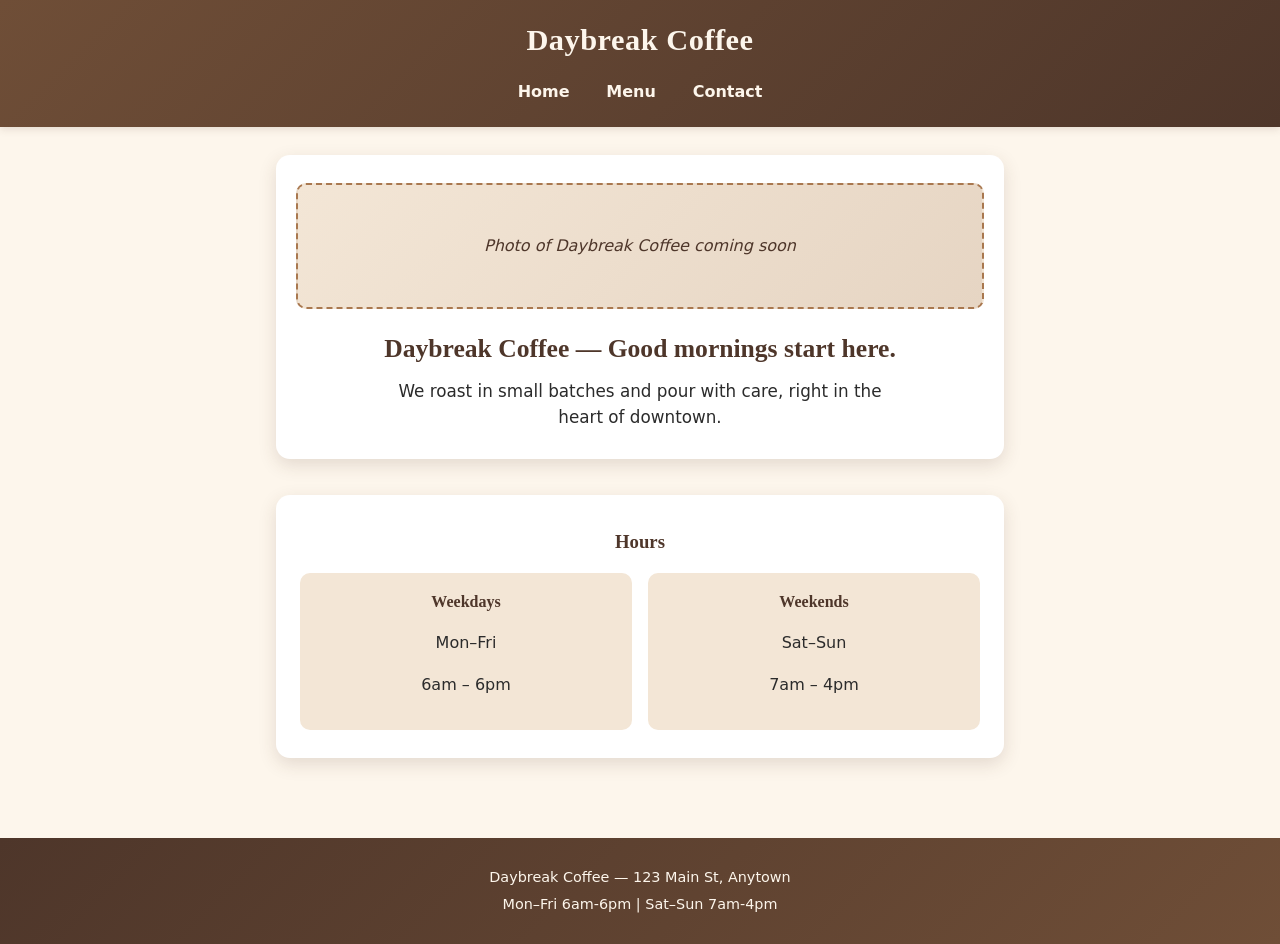
==== index.html @ a8644fb1 "Agent: update index.html" ====
<!DOCTYPE html>
<html lang="en">
<head>
  <meta charset="UTF-8">
  <meta name="viewport" content="width=device-width, initial-scale=1.0">
  <title>Daybreak Coffee — Good Mornings Start Here</title>
  <link rel="stylesheet" href="styles.css">
</head>
<body>
  <header>
    <div class="site-title">
      <h1>Daybreak Coffee</h1>
    </div>
    <nav>
      <a href="index.html">Home</a>
      <a href="menu.html">Menu</a>
      <a href="contact.html">Contact</a>
    </nav>
  </header>

  <main>
    <section class="banner">
      <div class="banner-placeholder">
        <span>Photo of Daybreak Coffee coming soon</span>
      </div>
      <h2>Daybreak Coffee — Good mornings start here.</h2>
      <p class="blurb">We roast in small batches and pour with care, right in the heart of downtown.</p>
    </section>

    <section class="hours">
      <h3>Hours</h3>
      <div class="hours-grid">
        <div class="hours-card">
          <h4>Weekdays</h4>
          <p>Mon–Fri</p>
          <p>6am – 6pm</p>
        </div>
        <div class="hours-card">
          <h4>Weekends</h4>
          <p>Sat–Sun</p>
          <p>7am – 4pm</p>
        </div>
      </div>
    </section>
  </main>

  <footer>
    <p>Daybreak Coffee — 123 Main St, Anytown</p>
    <p>Mon–Fri 6am-6pm | Sat–Sun 7am-4pm</p>
  </footer>
</body>
</html>
---- styles.css ----
/* Daybreak Coffee - shared styles (modernized) */

:root {
  --brown: #6F4E37;
  --brown-dark: #4E362A;
  --brown-light: #A9784F;
  --cream: #FDF6EC;
  --cream-soft: #F3E6D6;
  --charcoal: #2b2b2b;
  --shadow: rgba(79, 54, 38, 0.15);
}

* {
  box-sizing: border-box;
}

body {
  margin: 0;
  background-color: var(--cream);
  color: var(--charcoal);
  font-family: 'Segoe UI', system-ui, Helvetica, Arial, sans-serif;
  line-height: 1.6;
}

h1, h2, h3 {
  font-family: Georgia, 'Iowan Old Style', 'Times New Roman', serif;
  color: var(--brown-dark);
  margin: 0.4em 0;
}

a {
  color: inherit;
}

/* Header / Nav */
header {
  background: linear-gradient(135deg, var(--brown), var(--brown-dark));
  color: var(--cream);
  padding: 1rem;
  text-align: center;
  position: sticky;
  top: 0;
  z-index: 10;
  box-shadow: 0 2px 8px var(--shadow);
}

header .site-title h1 {
  color: var(--cream);
  margin: 0 0 0.5rem 0;
  font-size: 1.9rem;
  letter-spacing: 0.5px;
}

nav {
  display: flex;
  justify-content: center;
  gap: 0.5rem;
  flex-wrap: wrap;
}

nav a {
  color: var(--cream);
  text-decoration: none;
  font-weight: bold;
  padding: 0.4rem 0.9rem;
  border-radius: 999px;
  transition: background-color 0.2s ease, transform 0.2s ease;
}

nav a:hover,
nav a:focus {
  background-color: rgba(253, 246, 236, 0.18);
  transform: translateY(-1px);
}

main {
  max-width: 760px;
  margin: 0 auto;
  padding: 1.75rem 1rem 2.5rem;
}

/* Hero / Banner */
.banner {
  text-align: center;
  margin-bottom: 2.25rem;
  background-color: #fff;
  border-radius: 14px;
  padding: 1.75rem 1.25rem;
  box-shadow: 0 6px 18px var(--shadow);
}

.banner-placeholder {
  background: linear-gradient(135deg, var(--cream-soft), #e6d5c3);
  border: 2px dashed var(--brown-light);
  border-radius: 10px;
  color: var(--brown-dark);
  padding: 3rem 1rem;
  margin-bottom: 1.25rem;
  font-style: italic;
}

.banner h2 {
  font-size: 1.6rem;
  margin-bottom: 0.5rem;
}

.blurb {
  font-size: 1.05rem;
  color: var(--charcoal);
  max-width: 520px;
  margin: 0 auto;
}

/* Hours */
.hours {
  background-color: #fff;
  border-radius: 14px;
  padding: 1.5rem 1.5rem 1.75rem;
  box-shadow: 0 6px 18px var(--shadow);
}

.hours h3 {
  text-align: center;
  margin-bottom: 1rem;
}

.hours-grid {
  display: grid;
  grid-template-columns: 1fr 1fr;
  gap: 1rem;
}

@media (max-width: 480px) {
  .hours-grid {
    grid-template-columns: 1fr;
  }
}

.hours-card {
  background-color: var(--cream-soft);
  border-radius: 10px;
  padding: 1rem;
  text-align: center;
}

.hours-card h4 {
  margin: 0 0 0.35rem 0;
  color: var(--brown-dark);
  font-family: Georgia, serif;
}

.hours ul {
  list-style: none;
  padding: 0;
  margin: 0.5rem 0 0 0;
}

.hours li {
  padding: 0.25rem 0;
}

/* Generic section card (for menu/contact pages) */
.card {
  background-color: #fff;
  border-radius: 14px;
  padding: 1.5rem;
  box-shadow: 0 6px 18px var(--shadow);
  margin-bottom: 1.5rem;
}

/* Footer */
footer {
  background: linear-gradient(135deg, var(--brown-dark), var(--brown));
  color: var(--cream);
  text-align: center;
  padding: 1.5rem 1rem;
  margin-top: 2.5rem;
  font-size: 0.9rem;
}

footer p {
  margin: 0.25rem 0;
}
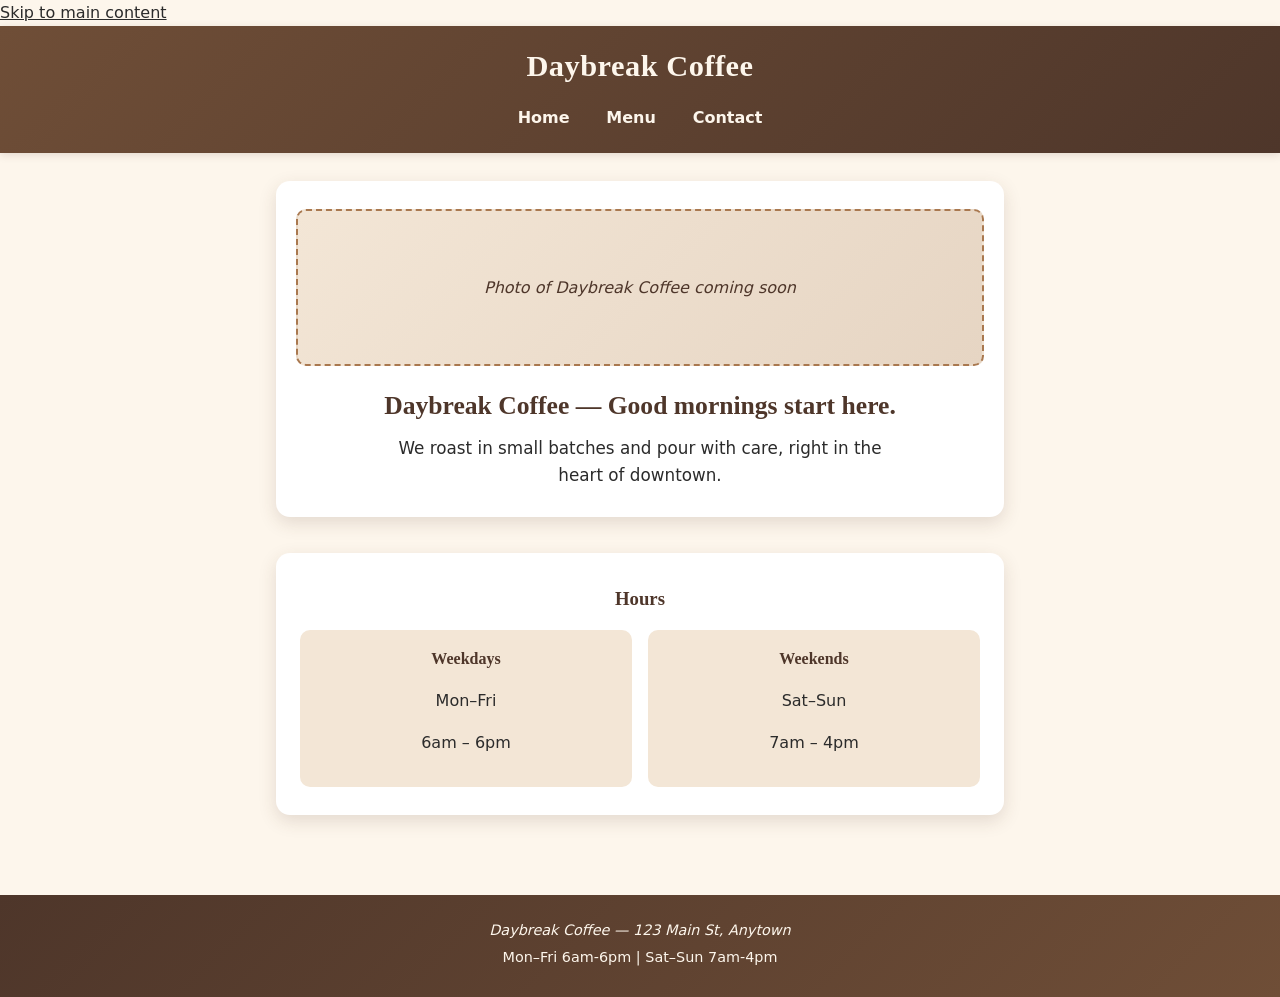
==== commit 14f72d42: "Agent: update index.html" ====
--- a/index.html
+++ b/index.html
@@ -7,28 +7,30 @@
   <link rel="stylesheet" href="styles.css">
 </head>
 <body>
+  <a class="skip-link" href="#main-content">Skip to main content</a>
+
   <header>
     <div class="site-title">
       <h1>Daybreak Coffee</h1>
     </div>
-    <nav>
-      <a href="index.html">Home</a>
+    <nav aria-label="Main navigation">
+      <a href="index.html" aria-current="page">Home</a>
       <a href="menu.html">Menu</a>
       <a href="contact.html">Contact</a>
     </nav>
   </header>
 
-  <main>
+  <main id="main-content">
     <section class="banner">
-      <div class="banner-placeholder">
-        <span>Photo of Daybreak Coffee coming soon</span>
+      <div class="banner-placeholder" role="img" aria-label="Photo of Daybreak Coffee coming soon">
+        <p>Photo of Daybreak Coffee coming soon</p>
       </div>
       <h2>Daybreak Coffee — Good mornings start here.</h2>
       <p class="blurb">We roast in small batches and pour with care, right in the heart of downtown.</p>
     </section>
 
-    <section class="hours">
-      <h3>Hours</h3>
+    <section class="hours" aria-labelledby="hours-heading">
+      <h3 id="hours-heading">Hours</h3>
       <div class="hours-grid">
         <div class="hours-card">
           <h4>Weekdays</h4>
@@ -45,7 +47,7 @@
   </main>
 
   <footer>
-    <p>Daybreak Coffee — 123 Main St, Anytown</p>
+    <address>Daybreak Coffee — 123 Main St, Anytown</address>
     <p>Mon–Fri 6am-6pm | Sat–Sun 7am-4pm</p>
   </footer>
 </body>
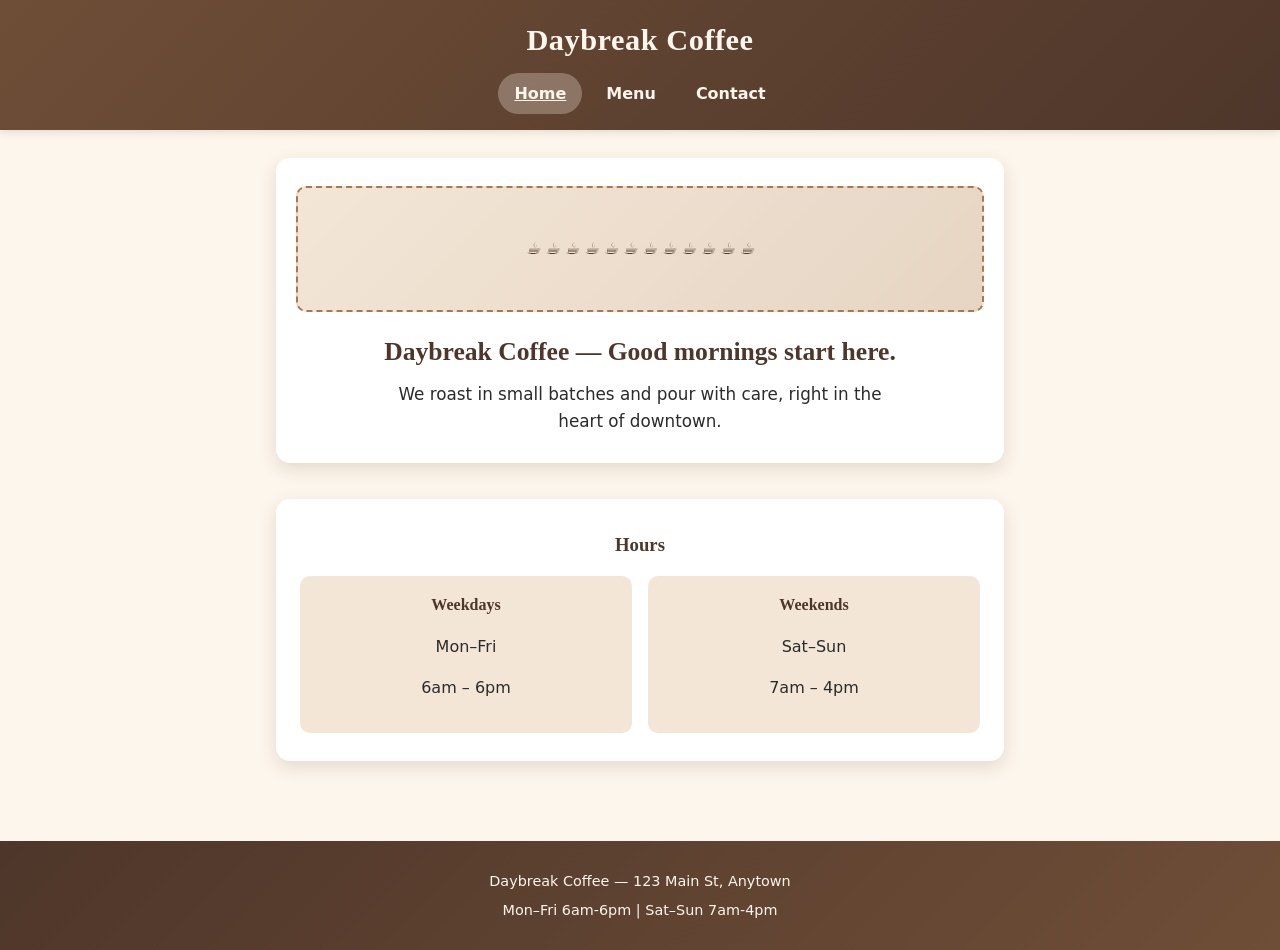
==== commit 9218fd1f: "Agent: update index.html" ====
--- a/index.html
+++ b/index.html
@@ -22,8 +22,19 @@
 
   <main id="main-content">
     <section class="banner">
-      <div class="banner-placeholder" role="img" aria-label="Photo of Daybreak Coffee coming soon">
-        <p>Photo of Daybreak Coffee coming soon</p>
+      <div class="banner-placeholder coffee-rain" role="img" aria-label="Animated illustration of coffee cups gently falling over a warm gradient background">
+        <span class="cup" aria-hidden="true">☕</span>
+        <span class="cup" aria-hidden="true">☕</span>
+        <span class="cup" aria-hidden="true">☕</span>
+        <span class="cup" aria-hidden="true">☕</span>
+        <span class="cup" aria-hidden="true">☕</span>
+        <span class="cup" aria-hidden="true">☕</span>
+        <span class="cup" aria-hidden="true">☕</span>
+        <span class="cup" aria-hidden="true">☕</span>
+        <span class="cup" aria-hidden="true">☕</span>
+        <span class="cup" aria-hidden="true">☕</span>
+        <span class="cup" aria-hidden="true">☕</span>
+        <span class="cup" aria-hidden="true">☕</span>
       </div>
       <h2>Daybreak Coffee — Good mornings start here.</h2>
       <p class="blurb">We roast in small batches and pour with care, right in the heart of downtown.</p>
--- a/styles.css
+++ b/styles.css
@@ -1,4 +1,5 @@
-/* Daybreak Coffee - shared styles (modernized) */
+/* Daybreak Coffee - shared styles */
+/* Palette follows the style guide: warm brown, cream background, charcoal text */
 
 :root {
   --brown: #6F4E37;
@@ -22,7 +23,7 @@
   line-height: 1.6;
 }
 
-h1, h2, h3 {
+h1, h2, h3, h4 {
   font-family: Georgia, 'Iowan Old Style', 'Times New Roman', serif;
   color: var(--brown-dark);
   margin: 0.4em 0;
@@ -30,6 +31,41 @@
 
 a {
   color: inherit;
+}
+
+/* Accessibility helpers */
+.visually-hidden {
+  position: absolute;
+  width: 1px;
+  height: 1px;
+  overflow: hidden;
+  clip: rect(0 0 0 0);
+  white-space: nowrap;
+}
+
+.skip-link {
+  position: absolute;
+  left: -999px;
+  top: 0;
+  background-color: var(--cream);
+  color: var(--brown-dark);
+  padding: 0.6rem 1rem;
+  font-weight: bold;
+  z-index: 100;
+  border-radius: 0 0 6px 0;
+}
+
+.skip-link:focus {
+  left: 0;
+}
+
+a:focus-visible,
+button:focus-visible,
+input:focus-visible,
+textarea:focus-visible {
+  outline: 3px solid var(--brown-dark);
+  outline-offset: 2px;
+  border-radius: 4px;
 }
 
 /* Header / Nav */
@@ -62,15 +98,24 @@
   color: var(--cream);
   text-decoration: none;
   font-weight: bold;
-  padding: 0.4rem 0.9rem;
+  padding: 0.5rem 1rem;
   border-radius: 999px;
   transition: background-color 0.2s ease, transform 0.2s ease;
 }
 
-nav a:hover,
-nav a:focus {
+nav a:hover {
   background-color: rgba(253, 246, 236, 0.18);
   transform: translateY(-1px);
+}
+
+nav a:focus-visible {
+  outline: 3px solid var(--cream);
+  outline-offset: 2px;
+}
+
+nav a[aria-current="page"] {
+  background-color: rgba(253, 246, 236, 0.28);
+  text-decoration: underline;
 }
 
 main {
@@ -97,6 +142,10 @@
   padding: 3rem 1rem;
   margin-bottom: 1.25rem;
   font-style: italic;
+}
+
+.banner-placeholder p {
+  margin: 0;
 }
 
 .banner h2 {
@@ -147,16 +196,6 @@
   margin: 0 0 0.35rem 0;
   color: var(--brown-dark);
   font-family: Georgia, serif;
-}
-
-.hours ul {
-  list-style: none;
-  padding: 0;
-  margin: 0.5rem 0 0 0;
-}
-
-.hours li {
-  padding: 0.25rem 0;
 }
 
 /* Generic section card (for menu/contact pages) */
@@ -168,6 +207,97 @@
   margin-bottom: 1.5rem;
 }
 
+/* Tables (menu) */
+table {
+  width: 100%;
+  border-collapse: collapse;
+  margin-top: 0.75rem;
+}
+
+th, td {
+  text-align: left;
+  padding: 0.65rem 0.5rem;
+  border-bottom: 1px solid var(--cream-soft);
+}
+
+th {
+  color: var(--brown-dark);
+  font-family: Georgia, serif;
+}
+
+tbody tr:nth-child(even) {
+  background-color: var(--cream-soft);
+}
+
+/* Address / contact details */
+address {
+  font-style: normal;
+  line-height: 1.8;
+}
+
+/* Map placeholder (contact page) */
+.map-placeholder {
+  background: linear-gradient(135deg, var(--cream-soft), #e6d5c3);
+  border: 2px dashed var(--brown-light);
+  border-radius: 10px;
+  padding: 3rem 1rem;
+  text-align: center;
+  color: var(--brown-dark);
+  font-style: italic;
+}
+
+.map-placeholder p {
+  margin: 0;
+}
+
+/* Forms (contact page) */
+.form-group {
+  margin-bottom: 1.1rem;
+  display: flex;
+  flex-direction: column;
+}
+
+label {
+  font-weight: bold;
+  margin-bottom: 0.35rem;
+  color: var(--brown-dark);
+}
+
+input,
+textarea {
+  padding: 0.6rem;
+  border: 1px solid var(--brown-light);
+  border-radius: 6px;
+  font-family: inherit;
+  font-size: 1rem;
+  color: var(--charcoal);
+  background-color: var(--cream);
+}
+
+input:focus,
+textarea:focus {
+  outline: 3px solid var(--brown-dark);
+  outline-offset: 1px;
+  border-color: var(--brown-dark);
+}
+
+button {
+  background-color: var(--brown);
+  color: var(--cream);
+  border: none;
+  padding: 0.7rem 1.4rem;
+  border-radius: 6px;
+  font-weight: bold;
+  font-size: 1rem;
+  cursor: pointer;
+  align-self: flex-start;
+}
+
+button:hover,
+button:focus-visible {
+  background-color: var(--brown-dark);
+}
+
 /* Footer */
 footer {
   background: linear-gradient(135deg, var(--brown-dark), var(--brown));
@@ -178,6 +308,12 @@
   font-size: 0.9rem;
 }
 
-footer p {
+footer p,
+footer address {
   margin: 0.25rem 0;
 }
+
+footer a {
+  color: var(--cream);
+  text-decoration: underline;
+}
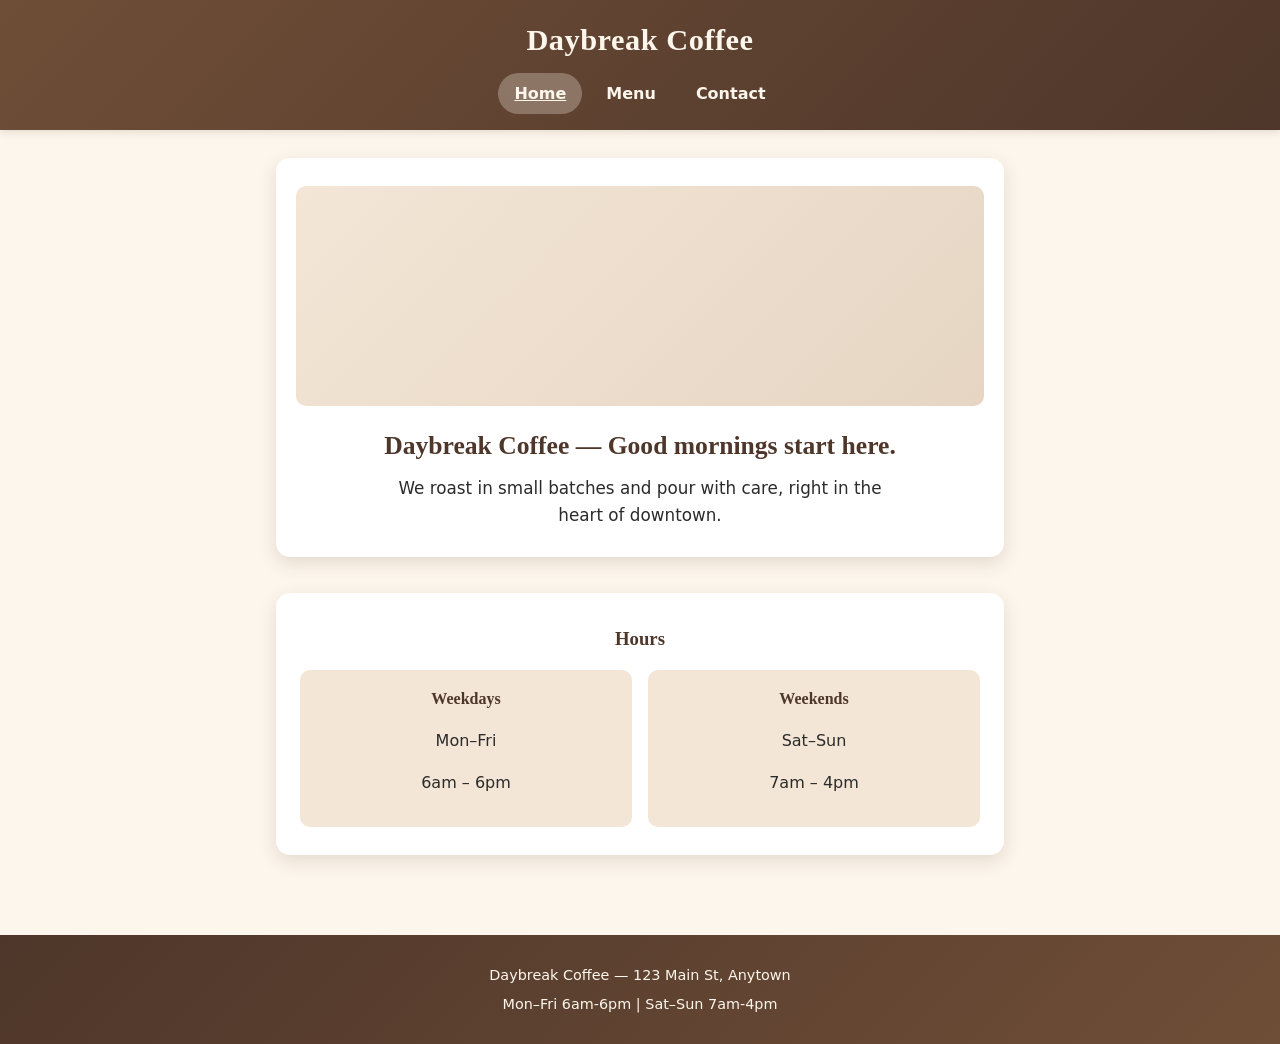
==== commit 7af5722d: "Agent: update index.html" ====
--- a/index.html
+++ b/index.html
@@ -23,18 +23,22 @@
   <main id="main-content">
     <section class="banner">
       <div class="banner-placeholder coffee-rain" role="img" aria-label="Animated illustration of coffee cups gently falling over a warm gradient background">
-        <span class="cup" aria-hidden="true">☕</span>
-        <span class="cup" aria-hidden="true">☕</span>
-        <span class="cup" aria-hidden="true">☕</span>
-        <span class="cup" aria-hidden="true">☕</span>
-        <span class="cup" aria-hidden="true">☕</span>
-        <span class="cup" aria-hidden="true">☕</span>
-        <span class="cup" aria-hidden="true">☕</span>
-        <span class="cup" aria-hidden="true">☕</span>
-        <span class="cup" aria-hidden="true">☕</span>
-        <span class="cup" aria-hidden="true">☕</span>
-        <span class="cup" aria-hidden="true">☕</span>
-        <span class="cup" aria-hidden="true">☕</span>
+        <!-- Cups are generated by script.js for a randomized falling effect.
+             The block below is a static fallback for visitors without JavaScript. -->
+        <noscript>
+          <span class="cup" aria-hidden="true">☕</span>
+          <span class="cup" aria-hidden="true">☕</span>
+          <span class="cup" aria-hidden="true">☕</span>
+          <span class="cup" aria-hidden="true">☕</span>
+          <span class="cup" aria-hidden="true">☕</span>
+          <span class="cup" aria-hidden="true">☕</span>
+          <span class="cup" aria-hidden="true">☕</span>
+          <span class="cup" aria-hidden="true">☕</span>
+          <span class="cup" aria-hidden="true">☕</span>
+          <span class="cup" aria-hidden="true">☕</span>
+          <span class="cup" aria-hidden="true">☕</span>
+          <span class="cup" aria-hidden="true">☕</span>
+        </noscript>
       </div>
       <h2>Daybreak Coffee — Good mornings start here.</h2>
       <p class="blurb">We roast in small batches and pour with care, right in the heart of downtown.</p>
@@ -61,5 +65,7 @@
     <address>Daybreak Coffee — 123 Main St, Anytown</address>
     <p>Mon–Fri 6am-6pm | Sat–Sun 7am-4pm</p>
   </footer>
+
+  <script src="script.js" defer></script>
 </body>
 </html>
--- a/styles.css
+++ b/styles.css
@@ -136,16 +136,71 @@
 
 .banner-placeholder {
   background: linear-gradient(135deg, var(--cream-soft), #e6d5c3);
-  border: 2px dashed var(--brown-light);
   border-radius: 10px;
   color: var(--brown-dark);
-  padding: 3rem 1rem;
+  padding: 1rem;
   margin-bottom: 1.25rem;
-  font-style: italic;
 }
 
 .banner-placeholder p {
   margin: 0;
+}
+
+/* Animated coffee rain (pure CSS, no JavaScript required) */
+.coffee-rain {
+  position: relative;
+  overflow: hidden;
+  min-height: 220px;
+}
+
+.coffee-rain .cup {
+  position: absolute;
+  top: -15%;
+  font-size: 1.9rem;
+  line-height: 1;
+  opacity: 0;
+  animation-name: cup-fall;
+  animation-timing-function: linear;
+  animation-iteration-count: infinite;
+  will-change: transform, opacity;
+}
+
+@keyframes cup-fall {
+  0% {
+    transform: translateY(-30px) rotate(0deg);
+    opacity: 0;
+  }
+  8% {
+    opacity: 0.9;
+  }
+  92% {
+    opacity: 0.9;
+  }
+  100% {
+    transform: translateY(230px) rotate(20deg);
+    opacity: 0;
+  }
+}
+
+.coffee-rain .cup:nth-child(1) { left: 4%;  animation-duration: 7.2s; animation-delay: 0s; }
+.coffee-rain .cup:nth-child(2) { left: 12%; animation-duration: 6.4s; animation-delay: 1.1s; }
+.coffee-rain .cup:nth-child(3) { left: 20%; animation-duration: 8s;   animation-delay: 2.3s; }
+.coffee-rain .cup:nth-child(4) { left: 28%; animation-duration: 6.8s; animation-delay: 0.6s; }
+.coffee-rain .cup:nth-child(5) { left: 37%; animation-duration: 7.6s; animation-delay: 1.8s; }
+.coffee-rain .cup:nth-child(6) { left: 46%; animation-duration: 6.2s; animation-delay: 3s; }
+.coffee-rain .cup:nth-child(7) { left: 55%; animation-duration: 7.9s; animation-delay: 0.9s; }
+.coffee-rain .cup:nth-child(8) { left: 64%; animation-duration: 6.6s; animation-delay: 2.6s; }
+.coffee-rain .cup:nth-child(9) { left: 73%; animation-duration: 7.3s; animation-delay: 1.4s; }
+.coffee-rain .cup:nth-child(10) { left: 82%; animation-duration: 6.9s; animation-delay: 3.4s; }
+.coffee-rain .cup:nth-child(11) { left: 90%; animation-duration: 7.5s; animation-delay: 0.3s; }
+.coffee-rain .cup:nth-child(12) { left: 96%; animation-duration: 6.5s; animation-delay: 2s; }
+
+@media (prefers-reduced-motion: reduce) {
+  .coffee-rain .cup {
+    animation: none;
+    opacity: 0.6;
+    top: 40%;
+  }
 }
 
 .banner h2 {
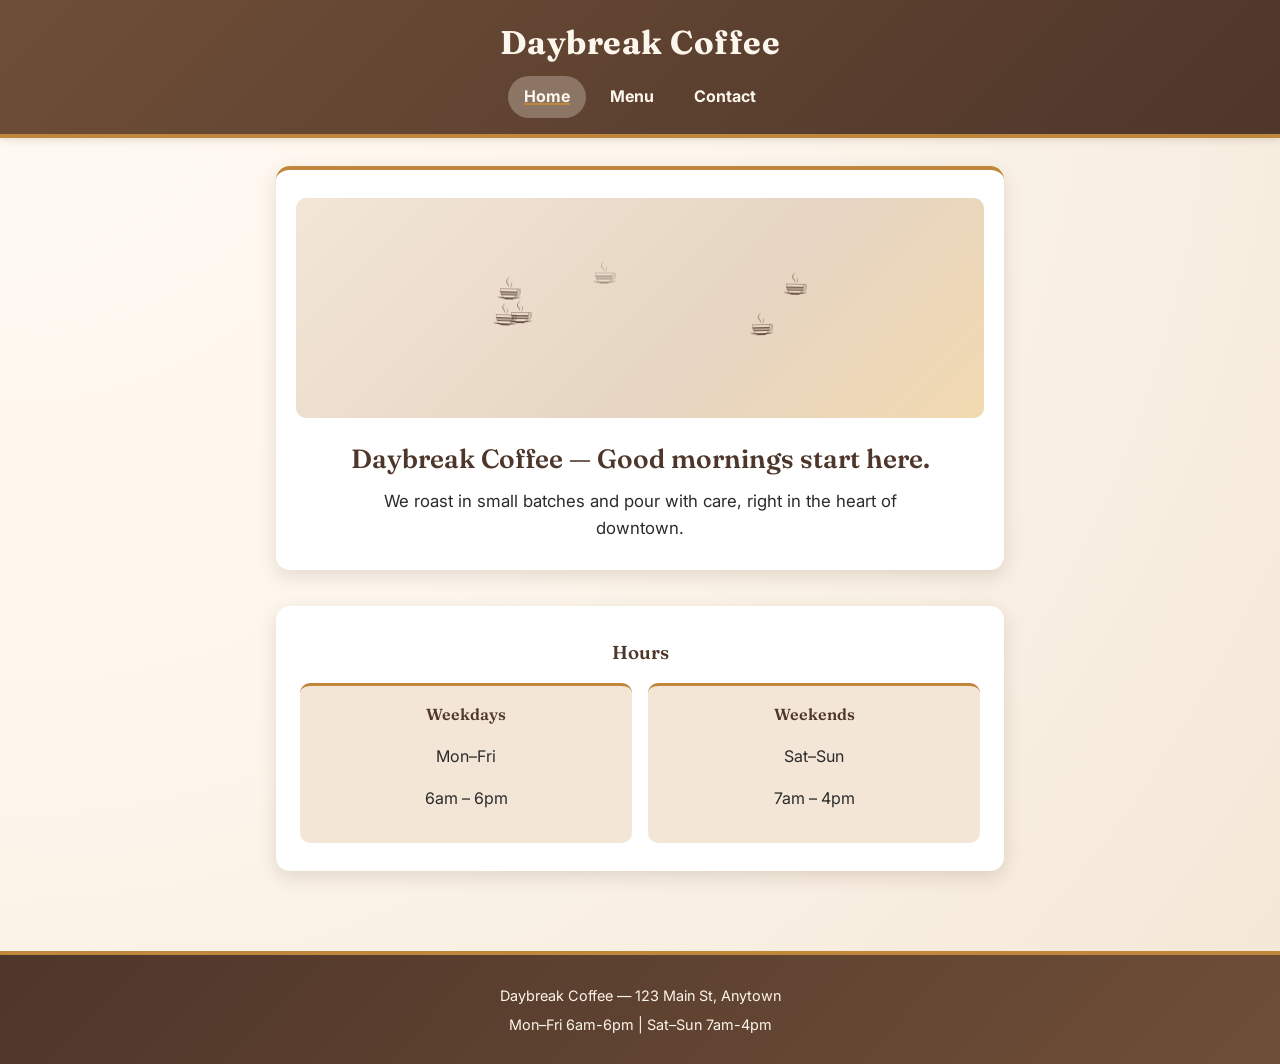
==== commit d63f5088: "Agent: update index.html" ====
--- a/index.html
+++ b/index.html
@@ -20,7 +20,7 @@
     </nav>
   </header>
 
-  <main id="main-content">
+  <main id="main-content" tabindex="-1">
     <section class="banner">
       <div class="banner-placeholder coffee-rain" role="img" aria-label="Animated illustration of coffee cups gently falling over a warm gradient background">
         <!-- Cups are generated by script.js for a randomized falling effect.
--- a/styles.css
+++ b/styles.css
@@ -1,5 +1,8 @@
 /* Daybreak Coffee - shared styles */
-/* Palette follows the style guide: warm brown, cream background, charcoal text */
+/* Palette follows the style guide: warm brown, cream background, charcoal text,
+   with a warm gold accent added for visual highlights/pop. */
+
+@import url('https://fonts.googleapis.com/css2?family=Fraunces:opsz,wght@9..144,400;9..144,600;9..144,700&family=Inter:wght@400;500;600;700&family=Caveat:wght@600;700&display=swap');
 
 :root {
   --brown: #6F4E37;
@@ -8,7 +11,11 @@
   --cream: #FDF6EC;
   --cream-soft: #F3E6D6;
   --charcoal: #2b2b2b;
+  --accent: #C0863C;
+  --accent-dark: #9C6B2C;
   --shadow: rgba(79, 54, 38, 0.15);
+  --shadow-strong: rgba(79, 54, 38, 0.25);
+  --chalk-font: 'Caveat', 'Fraunces', Georgia, cursive, serif;
 }
 
 * {
@@ -17,14 +24,15 @@
 
 body {
   margin: 0;
-  background-color: var(--cream);
+  background: radial-gradient(circle at top left, #fffaf3 0%, var(--cream) 45%, var(--cream-soft) 100%);
   color: var(--charcoal);
-  font-family: 'Segoe UI', system-ui, Helvetica, Arial, sans-serif;
+  font-family: 'Inter', 'Segoe UI', system-ui, Helvetica, Arial, sans-serif;
   line-height: 1.6;
 }
 
 h1, h2, h3, h4 {
-  font-family: Georgia, 'Iowan Old Style', 'Times New Roman', serif;
+  font-family: 'Fraunces', Georgia, 'Iowan Old Style', 'Times New Roman', serif;
+  font-weight: 600;
   color: var(--brown-dark);
   margin: 0.4em 0;
 }
@@ -78,12 +86,14 @@
   top: 0;
   z-index: 10;
   box-shadow: 0 2px 8px var(--shadow);
+  border-bottom: 4px solid var(--accent);
 }
 
 header .site-title h1 {
   color: var(--cream);
   margin: 0 0 0.5rem 0;
-  font-size: 1.9rem;
+  font-size: 2.05rem;
+  font-weight: 700;
   letter-spacing: 0.5px;
 }
 
@@ -116,6 +126,8 @@
 nav a[aria-current="page"] {
   background-color: rgba(253, 246, 236, 0.28);
   text-decoration: underline;
+  text-decoration-color: var(--accent);
+  text-decoration-thickness: 2px;
 }
 
 main {
@@ -124,18 +136,27 @@
   padding: 1.75rem 1rem 2.5rem;
 }
 
+/* Page-level section headings get a warm underline accent for visual hierarchy */
+main > h2 {
+  display: inline-block;
+  border-bottom: 3px solid var(--accent);
+  padding-bottom: 0.25rem;
+  margin-bottom: 1.25rem;
+}
+
 /* Hero / Banner */
 .banner {
   text-align: center;
   margin-bottom: 2.25rem;
   background-color: #fff;
   border-radius: 14px;
+  border-top: 4px solid var(--accent);
   padding: 1.75rem 1.25rem;
   box-shadow: 0 6px 18px var(--shadow);
 }
 
 .banner-placeholder {
-  background: linear-gradient(135deg, var(--cream-soft), #e6d5c3);
+  background: linear-gradient(135deg, var(--cream-soft), #e6d5c3 60%, #f1d9b0 100%);
   border-radius: 10px;
   color: var(--brown-dark);
   padding: 1rem;
@@ -146,7 +167,14 @@
   margin: 0;
 }
 
-/* Animated coffee rain (pure CSS, no JavaScript required) */
+/* Animated coffee rain
+   The falling motion, fade in/out, and rotation of each cup are now
+   computed and applied frame-by-frame by script.js (via
+   requestAnimationFrame and inline transform/opacity styles), rather
+   than CSS @keyframes. This CSS only sets up the container and the
+   base look of a cup, plus a static, evenly-spaced arrangement used
+   as a fallback when JavaScript is unavailable (see the <noscript>
+   block in index.html). */
 .coffee-rain {
   position: relative;
   overflow: hidden;
@@ -155,56 +183,33 @@
 
 .coffee-rain .cup {
   position: absolute;
-  top: -15%;
+  top: 35%;
   font-size: 1.9rem;
   line-height: 1;
-  opacity: 0;
-  animation-name: cup-fall;
-  animation-timing-function: linear;
-  animation-iteration-count: infinite;
+  opacity: 0.6;
+  transform: none;
   will-change: transform, opacity;
 }
 
-@keyframes cup-fall {
-  0% {
-    transform: translateY(-30px) rotate(0deg);
-    opacity: 0;
-  }
-  8% {
-    opacity: 0.9;
-  }
-  92% {
-    opacity: 0.9;
-  }
-  100% {
-    transform: translateY(230px) rotate(20deg);
-    opacity: 0;
-  }
-}
-
-.coffee-rain .cup:nth-child(1) { left: 4%;  animation-duration: 7.2s; animation-delay: 0s; }
-.coffee-rain .cup:nth-child(2) { left: 12%; animation-duration: 6.4s; animation-delay: 1.1s; }
-.coffee-rain .cup:nth-child(3) { left: 20%; animation-duration: 8s;   animation-delay: 2.3s; }
-.coffee-rain .cup:nth-child(4) { left: 28%; animation-duration: 6.8s; animation-delay: 0.6s; }
-.coffee-rain .cup:nth-child(5) { left: 37%; animation-duration: 7.6s; animation-delay: 1.8s; }
-.coffee-rain .cup:nth-child(6) { left: 46%; animation-duration: 6.2s; animation-delay: 3s; }
-.coffee-rain .cup:nth-child(7) { left: 55%; animation-duration: 7.9s; animation-delay: 0.9s; }
-.coffee-rain .cup:nth-child(8) { left: 64%; animation-duration: 6.6s; animation-delay: 2.6s; }
-.coffee-rain .cup:nth-child(9) { left: 73%; animation-duration: 7.3s; animation-delay: 1.4s; }
-.coffee-rain .cup:nth-child(10) { left: 82%; animation-duration: 6.9s; animation-delay: 3.4s; }
-.coffee-rain .cup:nth-child(11) { left: 90%; animation-duration: 7.5s; animation-delay: 0.3s; }
-.coffee-rain .cup:nth-child(12) { left: 96%; animation-duration: 6.5s; animation-delay: 2s; }
-
-@media (prefers-reduced-motion: reduce) {
-  .coffee-rain .cup {
-    animation: none;
-    opacity: 0.6;
-    top: 40%;
-  }
-}
+/* Static, evenly-spaced fallback positions for the no-JS/noscript cups.
+   When JavaScript runs, script.js sets inline left/top/transform/opacity
+   styles on these same elements, which take precedence over the rules
+   below. */
+.coffee-rain .cup:nth-child(1) { left: 4%; }
+.coffee-rain .cup:nth-child(2) { left: 12%; }
+.coffee-rain .cup:nth-child(3) { left: 20%; }
+.coffee-rain .cup:nth-child(4) { left: 28%; }
+.coffee-rain .cup:nth-child(5) { left: 36%; }
+.coffee-rain .cup:nth-child(6) { left: 44%; }
+.coffee-rain .cup:nth-child(7) { left: 52%; }
+.coffee-rain .cup:nth-child(8) { left: 60%; }
+.coffee-rain .cup:nth-child(9) { left: 68%; }
+.coffee-rain .cup:nth-child(10) { left: 76%; }
+.coffee-rain .cup:nth-child(11) { left: 84%; }
+.coffee-rain .cup:nth-child(12) { left: 92%; }
 
 .banner h2 {
-  font-size: 1.6rem;
+  font-size: 1.65rem;
   margin-bottom: 0.5rem;
 }
 
@@ -243,26 +248,39 @@
 .hours-card {
   background-color: var(--cream-soft);
   border-radius: 10px;
+  border-top: 3px solid var(--accent);
   padding: 1rem;
   text-align: center;
+  transition: transform 0.2s ease, box-shadow 0.2s ease;
+}
+
+.hours-card:hover {
+  transform: translateY(-3px);
+  box-shadow: 0 8px 18px var(--shadow);
 }
 
 .hours-card h4 {
   margin: 0 0 0.35rem 0;
   color: var(--brown-dark);
-  font-family: Georgia, serif;
-}
-
-/* Generic section card (for menu/contact pages) */
+  font-family: 'Fraunces', Georgia, serif;
+}
+
+/* Generic section card (for contact page) */
 .card {
   background-color: #fff;
   border-radius: 14px;
   padding: 1.5rem;
   box-shadow: 0 6px 18px var(--shadow);
   margin-bottom: 1.5rem;
-}
-
-/* Tables (menu) */
+  transition: transform 0.2s ease, box-shadow 0.2s ease;
+}
+
+.card:hover {
+  transform: translateY(-3px);
+  box-shadow: 0 10px 24px var(--shadow-strong);
+}
+
+/* Tables (kept for any future tabular data) */
 table {
   width: 100%;
   border-collapse: collapse;
@@ -277,11 +295,124 @@
 
 th {
   color: var(--brown-dark);
-  font-family: Georgia, serif;
+  font-family: 'Fraunces', Georgia, serif;
+}
+
+tbody tr {
+  transition: background-color 0.15s ease;
 }
 
 tbody tr:nth-child(even) {
   background-color: var(--cream-soft);
+}
+
+tbody tr:hover {
+  background-color: var(--cream-soft);
+}
+
+table td:last-child {
+  font-weight: 700;
+  color: var(--accent-dark);
+}
+
+/* Chalkboard menu (menu.html)
+   A dark, wood-framed "chalkboard" panel holds the menu sections. Item
+   names use a handwritten chalk-style font, and each price is shown in
+   a little hanging price-tag badge for a real coffee-shop feel. */
+.chalkboard {
+  background:
+    radial-gradient(circle at 18% 15%, rgba(255, 255, 255, 0.04), transparent 55%),
+    radial-gradient(circle at 82% 70%, rgba(255, 255, 255, 0.035), transparent 55%),
+    linear-gradient(135deg, #234a33, #17301f 70%);
+  border: 12px solid var(--brown-dark);
+  border-radius: 12px;
+  padding: 1.75rem 1.5rem 2rem;
+  box-shadow:
+    0 10px 26px var(--shadow-strong),
+    inset 0 0 45px rgba(0, 0, 0, 0.35);
+}
+
+.chalk-section {
+  margin-bottom: 2rem;
+}
+
+.chalk-section:last-child {
+  margin-bottom: 0;
+}
+
+.chalk-section h3 {
+  font-family: var(--chalk-font);
+  color: #fdf6ec;
+  text-align: center;
+  font-size: 2rem;
+  font-weight: 700;
+  letter-spacing: 0.5px;
+  text-shadow: 0 0 4px rgba(253, 246, 236, 0.35);
+  border-bottom: 2px dashed rgba(253, 246, 236, 0.4);
+  padding-bottom: 0.5rem;
+  margin: 0 0 0.9rem 0;
+}
+
+.menu-list {
+  list-style: none;
+  margin: 0;
+  padding: 0;
+}
+
+.menu-item {
+  display: flex;
+  align-items: center;
+  justify-content: space-between;
+  gap: 1rem;
+  padding: 0.65rem 0.25rem;
+  border-bottom: 1px dashed rgba(253, 246, 236, 0.28);
+}
+
+.menu-item:last-child {
+  border-bottom: none;
+}
+
+.item-name {
+  font-family: var(--chalk-font);
+  color: #fdf6ec;
+  font-size: 1.45rem;
+  line-height: 1.2;
+}
+
+/* The price tag itself: a tan placard with a pointed left edge and a
+   small punched "hole", styled to look like a little hanging tag. */
+.price-tag {
+  position: relative;
+  display: inline-flex;
+  align-items: center;
+  flex-shrink: 0;
+  background: linear-gradient(135deg, #f4e4c1, #e6cd9c);
+  color: var(--brown-dark);
+  font-family: 'Inter', 'Segoe UI', system-ui, sans-serif;
+  font-weight: 700;
+  font-size: 0.95rem;
+  padding: 0.45rem 0.9rem 0.45rem 1.3rem;
+  border-radius: 3px;
+  clip-path: polygon(10% 0, 100% 0, 100% 100%, 10% 100%, 0 50%);
+  box-shadow: 0 2px 5px rgba(0, 0, 0, 0.4);
+  transition: transform 0.2s ease, box-shadow 0.2s ease;
+}
+
+.price-tag::after {
+  content: "";
+  position: absolute;
+  left: 14px;
+  top: 50%;
+  width: 5px;
+  height: 5px;
+  background: var(--brown-dark);
+  border-radius: 50%;
+  transform: translateY(-50%);
+}
+
+.menu-item:hover .price-tag {
+  transform: translateY(-2px) rotate(-1.5deg);
+  box-shadow: 0 5px 10px rgba(0, 0, 0, 0.45);
 }
 
 /* Address / contact details */
@@ -346,11 +477,14 @@
   font-size: 1rem;
   cursor: pointer;
   align-self: flex-start;
+  transition: background-color 0.2s ease, box-shadow 0.2s ease, transform 0.2s ease;
 }
 
 button:hover,
 button:focus-visible {
   background-color: var(--brown-dark);
+  box-shadow: 0 4px 10px var(--shadow-strong);
+  transform: translateY(-1px);
 }
 
 /* Footer */
@@ -361,6 +495,7 @@
   padding: 1.5rem 1rem;
   margin-top: 2.5rem;
   font-size: 0.9rem;
+  border-top: 4px solid var(--accent);
 }
 
 footer p,
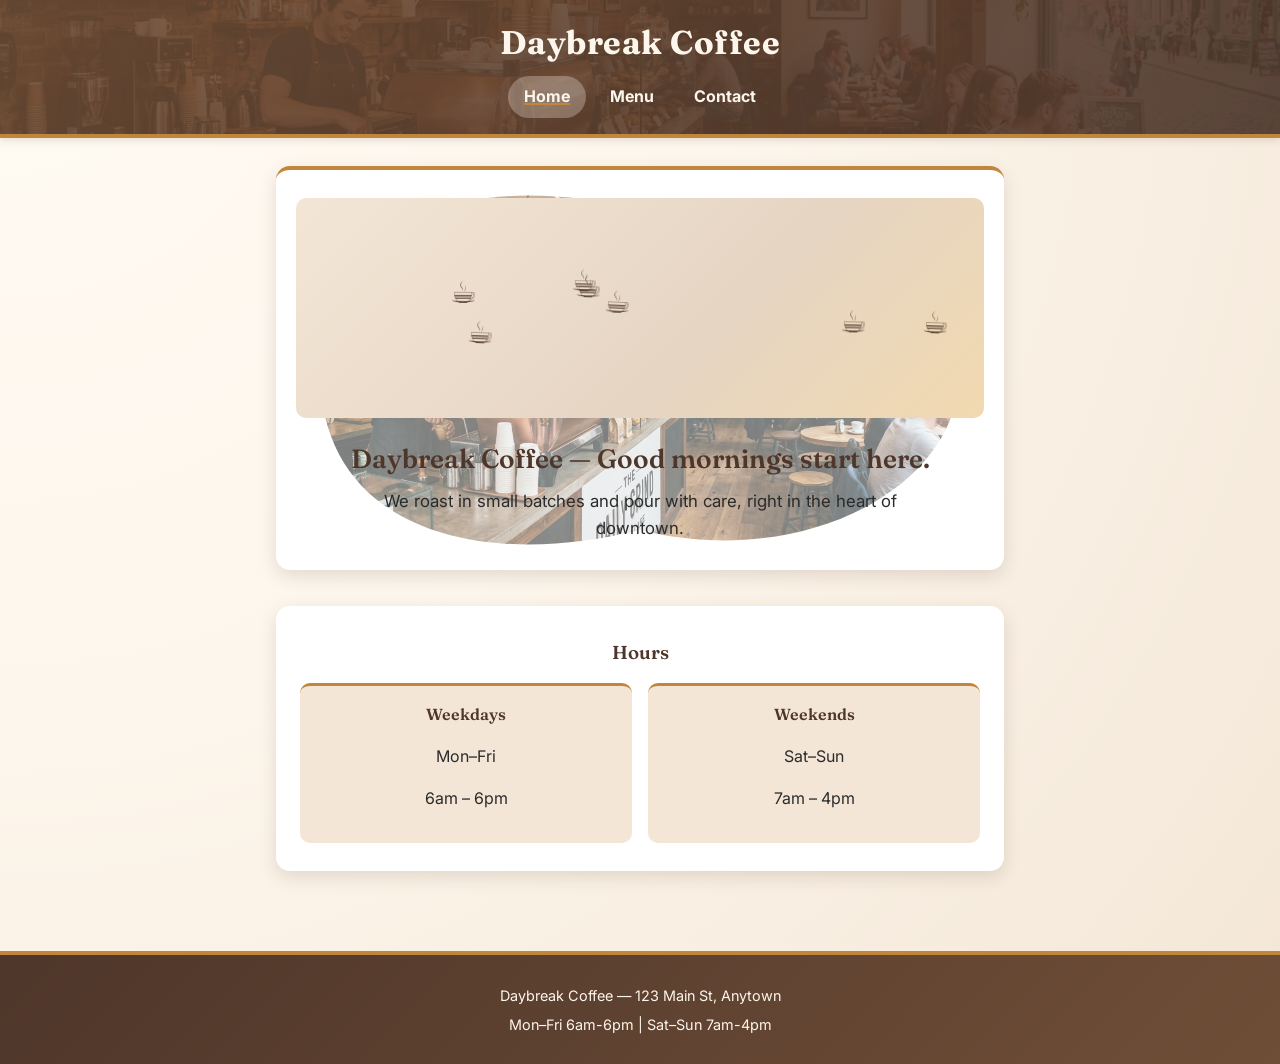
==== commit d8de7bc4: "Agent: update index.html" ====
--- a/index.html
+++ b/index.html
@@ -22,6 +22,11 @@
 
   <main id="main-content" tabindex="-1">
     <section class="banner">
+      <div class="banner-video-wrap" aria-hidden="true">
+        <video class="banner-video" autoplay muted loop playsinline tabindex="-1" poster="images/header.png">
+          <source src="videos/pour-video.mp4" type="video/mp4">
+        </video>
+      </div>
       <div class="banner-placeholder coffee-rain" role="img" aria-label="Animated illustration of coffee cups gently falling over a warm gradient background">
         <!-- Cups are generated by script.js for a randomized falling effect.
              The block below is a static fallback for visitors without JavaScript. -->
--- a/styles.css
+++ b/styles.css
@@ -78,7 +78,9 @@
 
 /* Header / Nav */
 header {
-  background: linear-gradient(135deg, var(--brown), var(--brown-dark));
+  background:
+    linear-gradient(135deg, rgba(111, 78, 55, 0.88), rgba(78, 54, 42, 0.92)),
+    url('images/header.png') center / cover no-repeat;
   color: var(--cream);
   padding: 1rem;
   text-align: center;
@@ -146,6 +148,8 @@
 
 /* Hero / Banner */
 .banner {
+  position: relative;
+  overflow: hidden;
   text-align: center;
   margin-bottom: 2.25rem;
   background-color: #fff;
@@ -156,6 +160,8 @@
 }
 
 .banner-placeholder {
+  position: relative;
+  z-index: 1;
   background: linear-gradient(135deg, var(--cream-soft), #e6d5c3 60%, #f1d9b0 100%);
   border-radius: 10px;
   color: var(--brown-dark);
@@ -165,6 +171,41 @@
 
 .banner-placeholder p {
   margin: 0;
+}
+
+/* Masked splash background video
+   A short pour clip plays behind the hero content, clipped into an
+   organic "splash" shape with a CSS mask so it reads as a decorative
+   accent rather than a full video panel. The video is muted, silent,
+   and purely decorative (no captions/track needed since it conveys no
+   information), and is paused by script.js — plus hidden here via
+   prefers-reduced-motion — for visitors who prefer reduced motion. */
+.banner-video-wrap {
+  position: absolute;
+  inset: 0;
+  z-index: 0;
+  opacity: 0.5;
+  pointer-events: none;
+  -webkit-mask-image: url("data:image/svg+xml,%3Csvg xmlns='http://www.w3.org/2000/svg' viewBox='0 0 200 100'%3E%3Cpath d='M20,50 C20,10 60,0 100,10 C140,0 180,20 180,50 C180,80 140,100 100,90 C60,100 20,90 20,50 Z' fill='black'/%3E%3C/svg%3E");
+  mask-image: url("data:image/svg+xml,%3Csvg xmlns='http://www.w3.org/2000/svg' viewBox='0 0 200 100'%3E%3Cpath d='M20,50 C20,10 60,0 100,10 C140,0 180,20 180,50 C180,80 140,100 100,90 C60,100 20,90 20,50 Z' fill='black'/%3E%3C/svg%3E");
+  -webkit-mask-size: cover;
+  mask-size: cover;
+  -webkit-mask-repeat: no-repeat;
+  mask-repeat: no-repeat;
+  -webkit-mask-position: center;
+  mask-position: center;
+}
+
+.banner-video {
+  width: 100%;
+  height: 100%;
+  object-fit: cover;
+}
+
+@media (prefers-reduced-motion: reduce) {
+  .banner-video-wrap {
+    display: none;
+  }
 }
 
 /* Animated coffee rain
@@ -209,11 +250,15 @@
 .coffee-rain .cup:nth-child(12) { left: 92%; }
 
 .banner h2 {
+  position: relative;
+  z-index: 1;
   font-size: 1.65rem;
   margin-bottom: 0.5rem;
 }
 
 .blurb {
+  position: relative;
+  z-index: 1;
   font-size: 1.05rem;
   color: var(--charcoal);
   max-width: 520px;
@@ -443,6 +488,12 @@
   flex-direction: column;
 }
 
+.form-instructions {
+  font-size: 0.9rem;
+  color: var(--brown-dark);
+  margin: 0 0 1.1rem 0;
+}
+
 label {
   font-weight: bold;
   margin-bottom: 0.35rem;
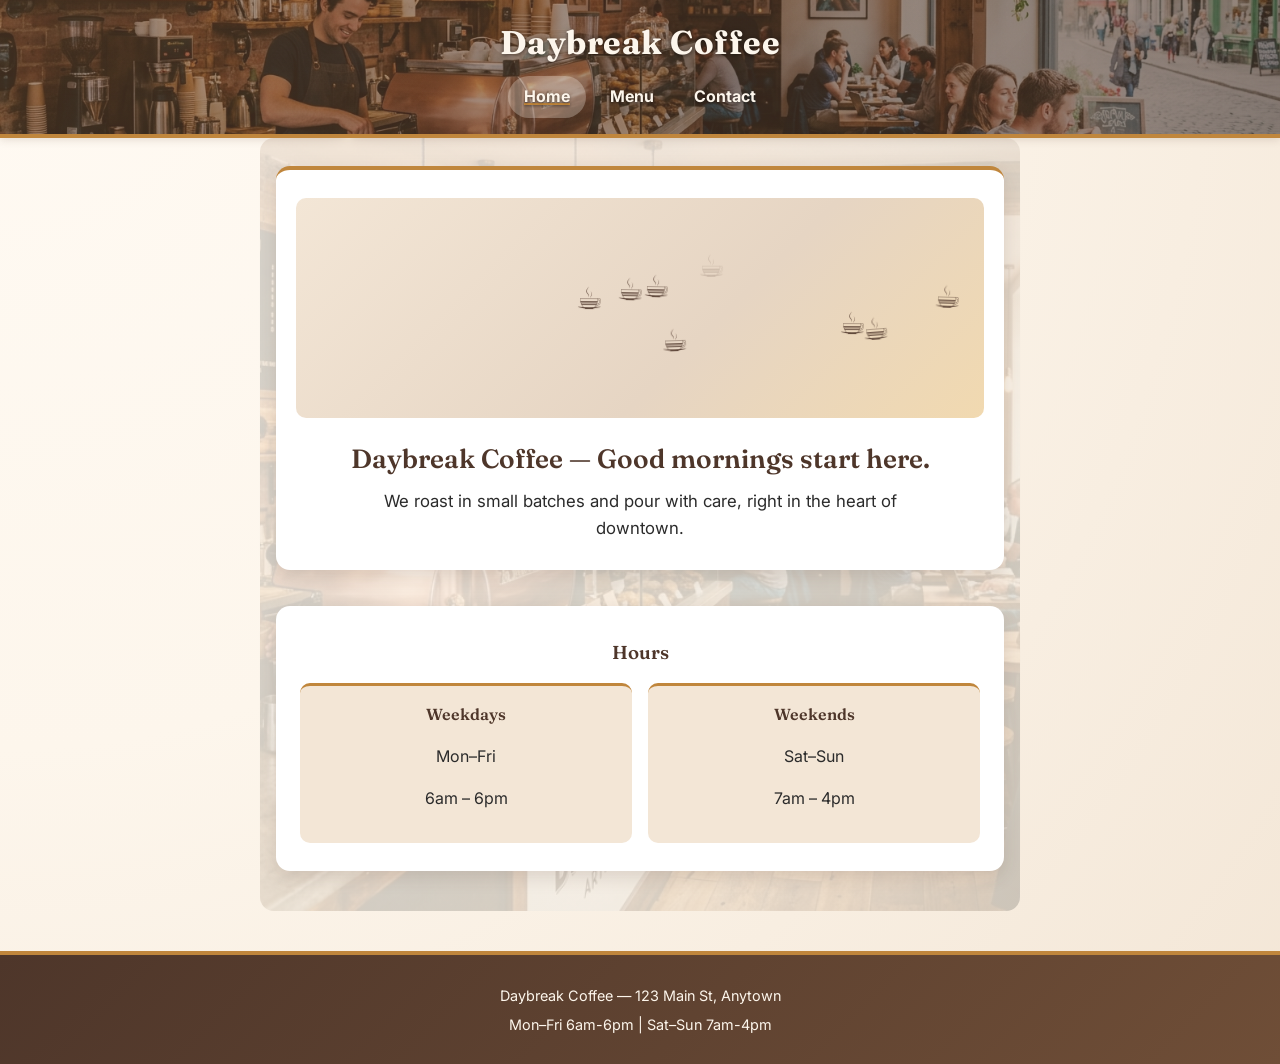
==== commit 5a9cca0a: "Agent: update index.html" ====
--- a/index.html
+++ b/index.html
@@ -21,12 +21,12 @@
   </header>
 
   <main id="main-content" tabindex="-1">
+    <div class="content-video-wrap" aria-hidden="true">
+      <video class="content-video" autoplay muted loop playsinline tabindex="-1" poster="images/header.png">
+        <source src="videos/pour-video.mp4" type="video/mp4">
+      </video>
+    </div>
     <section class="banner">
-      <div class="banner-video-wrap" aria-hidden="true">
-        <video class="banner-video" autoplay muted loop playsinline tabindex="-1" poster="images/header.png">
-          <source src="videos/pour-video.mp4" type="video/mp4">
-        </video>
-      </div>
       <div class="banner-placeholder coffee-rain" role="img" aria-label="Animated illustration of coffee cups gently falling over a warm gradient background">
         <!-- Cups are generated by script.js for a randomized falling effect.
              The block below is a static fallback for visitors without JavaScript. -->
--- a/styles.css
+++ b/styles.css
@@ -79,7 +79,7 @@
 /* Header / Nav */
 header {
   background:
-    linear-gradient(135deg, rgba(111, 78, 55, 0.88), rgba(78, 54, 42, 0.92)),
+    linear-gradient(135deg, rgba(111, 78, 55, 0.55), rgba(78, 54, 42, 0.62)),
     url('images/header.png') center / cover no-repeat;
   color: var(--cream);
   padding: 1rem;
@@ -97,6 +97,7 @@
   font-size: 2.05rem;
   font-weight: 700;
   letter-spacing: 0.5px;
+  text-shadow: 0 1px 4px rgba(0, 0, 0, 0.55);
 }
 
 nav {
@@ -113,6 +114,7 @@
   padding: 0.5rem 1rem;
   border-radius: 999px;
   transition: background-color 0.2s ease, transform 0.2s ease;
+  text-shadow: 0 1px 3px rgba(0, 0, 0, 0.5);
 }
 
 nav a:hover {
@@ -136,6 +138,7 @@
   max-width: 760px;
   margin: 0 auto;
   padding: 1.75rem 1rem 2.5rem;
+  position: relative;
 }
 
 /* Page-level section headings get a warm underline accent for visual hierarchy */
@@ -149,6 +152,7 @@
 /* Hero / Banner */
 .banner {
   position: relative;
+  z-index: 1;
   overflow: hidden;
   text-align: center;
   margin-bottom: 2.25rem;
@@ -173,37 +177,32 @@
   margin: 0;
 }
 
-/* Masked splash background video
-   A short pour clip plays behind the hero content, clipped into an
-   organic "splash" shape with a CSS mask so it reads as a decorative
-   accent rather than a full video panel. The video is muted, silent,
-   and purely decorative (no captions/track needed since it conveys no
-   information), and is paused by script.js — plus hidden here via
-   prefers-reduced-motion — for visitors who prefer reduced motion. */
-.banner-video-wrap {
+/* Content-area background video
+   A short pour clip plays as a subtle, low-opacity backdrop behind the
+   entire main content area (rather than being boxed inside a single
+   card), so it reads as an ambient background accent for the whole
+   page. The video is muted, silent, and purely decorative (no
+   captions/track needed since it conveys no information), and is
+   paused by script.js — plus hidden here via prefers-reduced-motion —
+   for visitors who prefer reduced motion. */
+.content-video-wrap {
   position: absolute;
   inset: 0;
   z-index: 0;
-  opacity: 0.5;
+  opacity: 0.16;
+  overflow: hidden;
+  border-radius: 14px;
   pointer-events: none;
-  -webkit-mask-image: url("data:image/svg+xml,%3Csvg xmlns='http://www.w3.org/2000/svg' viewBox='0 0 200 100'%3E%3Cpath d='M20,50 C20,10 60,0 100,10 C140,0 180,20 180,50 C180,80 140,100 100,90 C60,100 20,90 20,50 Z' fill='black'/%3E%3C/svg%3E");
-  mask-image: url("data:image/svg+xml,%3Csvg xmlns='http://www.w3.org/2000/svg' viewBox='0 0 200 100'%3E%3Cpath d='M20,50 C20,10 60,0 100,10 C140,0 180,20 180,50 C180,80 140,100 100,90 C60,100 20,90 20,50 Z' fill='black'/%3E%3C/svg%3E");
-  -webkit-mask-size: cover;
-  mask-size: cover;
-  -webkit-mask-repeat: no-repeat;
-  mask-repeat: no-repeat;
-  -webkit-mask-position: center;
-  mask-position: center;
-}
-
-.banner-video {
+}
+
+.content-video {
   width: 100%;
   height: 100%;
   object-fit: cover;
 }
 
 @media (prefers-reduced-motion: reduce) {
-  .banner-video-wrap {
+  .content-video-wrap {
     display: none;
   }
 }
@@ -267,6 +266,8 @@
 
 /* Hours */
 .hours {
+  position: relative;
+  z-index: 1;
   background-color: #fff;
   border-radius: 14px;
   padding: 1.5rem 1.5rem 1.75rem;
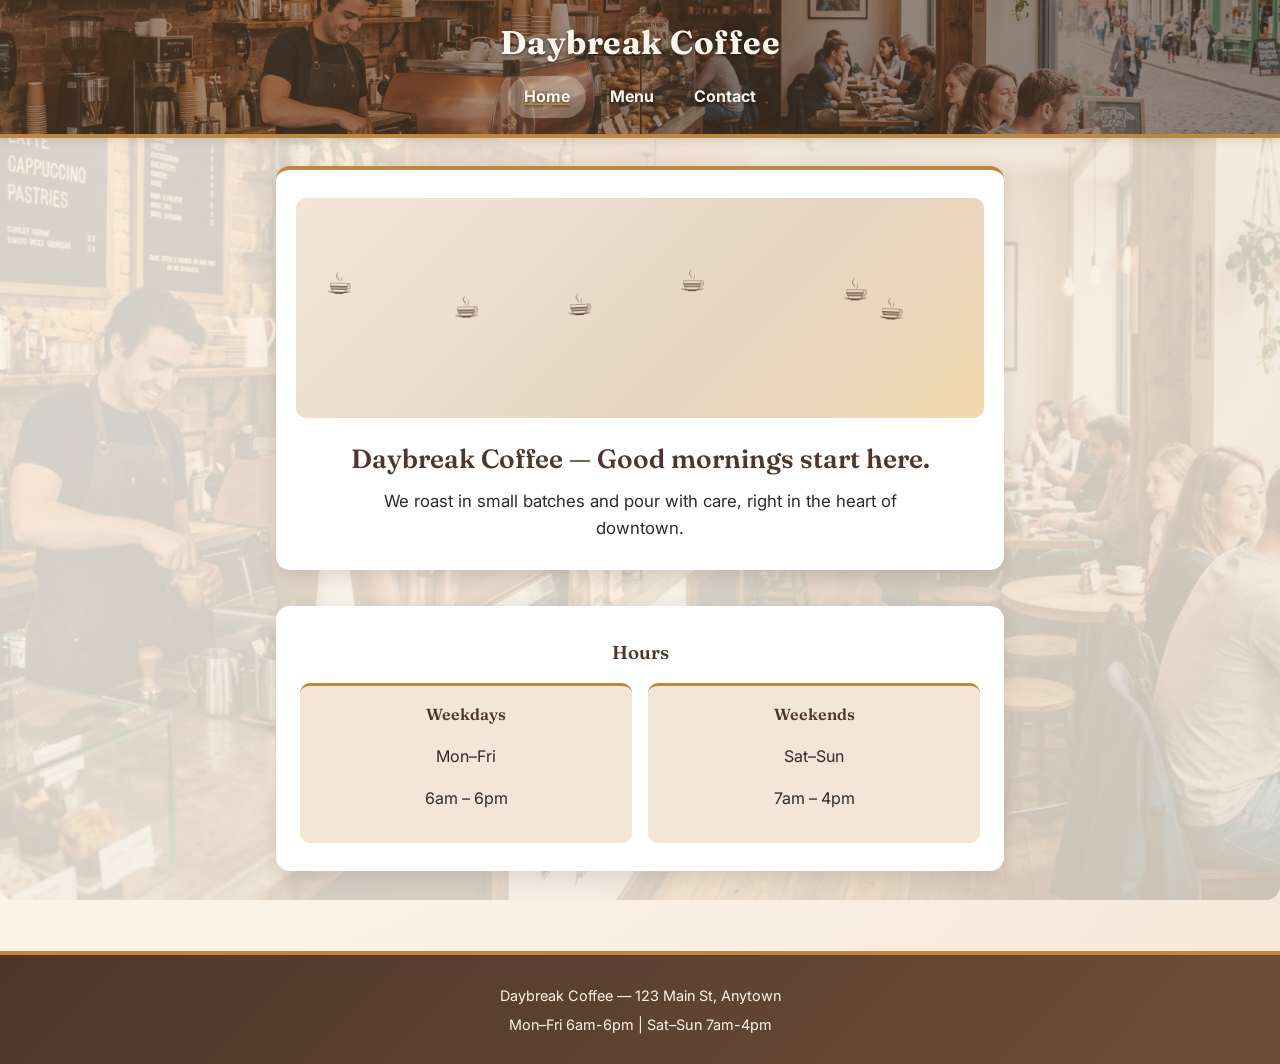
==== commit 0f31358a: "Agent: update index.html" ====
--- a/index.html
+++ b/index.html
@@ -8,6 +8,12 @@
 </head>
 <body>
   <a class="skip-link" href="#main-content">Skip to main content</a>
+
+  <div class="content-video-wrap" aria-hidden="true">
+    <video class="content-video" autoplay muted loop playsinline tabindex="-1" poster="images/header.png">
+      <source src="videos/pour-video.mp4" type="video/mp4">
+    </video>
+  </div>
 
   <header>
     <div class="site-title">
@@ -21,11 +27,6 @@
   </header>
 
   <main id="main-content" tabindex="-1">
-    <div class="content-video-wrap" aria-hidden="true">
-      <video class="content-video" autoplay muted loop playsinline tabindex="-1" poster="images/header.png">
-        <source src="videos/pour-video.mp4" type="video/mp4">
-      </video>
-    </div>
     <section class="banner">
       <div class="banner-placeholder coffee-rain" role="img" aria-label="Animated illustration of coffee cups gently falling over a warm gradient background">
         <!-- Cups are generated by script.js for a randomized falling effect.
